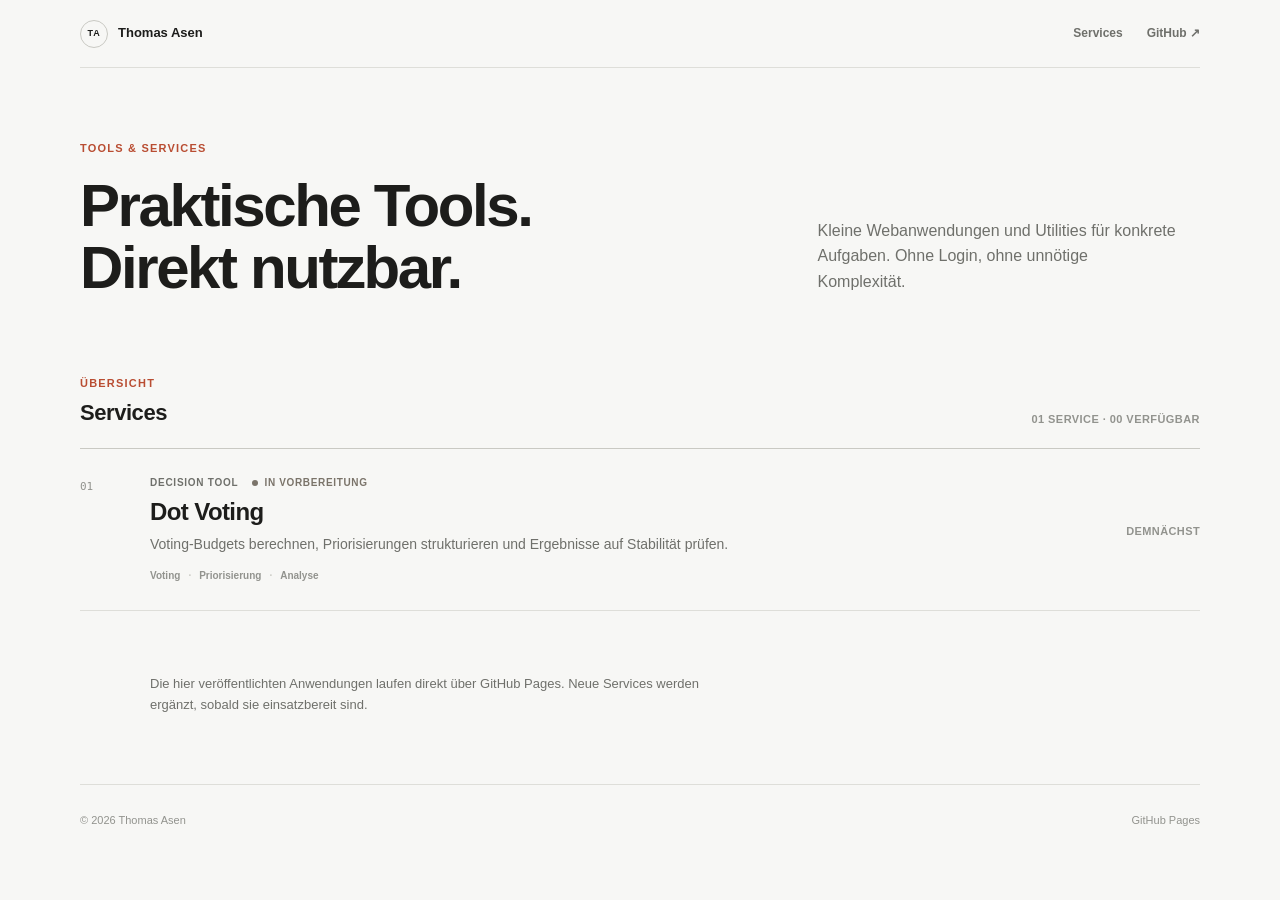
==== index.html @ c1242f17 "V2" ====
<!doctype html>
<html lang="de">
<head>
  <meta charset="utf-8">
  <meta name="viewport" content="width=device-width, initial-scale=1">
  <title>Thomas Asen · Tools & Services</title>
  <meta name="description" content="Webanwendungen, Utilities und Open-Source-Projekte von Thomas Asen.">
  <meta name="theme-color" content="#f7f7f5">

  <meta property="og:title" content="Thomas Asen · Tools & Services">
  <meta property="og:description" content="Webanwendungen, Utilities und Open-Source-Projekte.">
  <meta property="og:type" content="website">
  <meta property="og:url" content="https://thomasasen.github.io/">

  <link rel="icon" href="/assets/icons/favicon.svg" type="image/svg+xml">
  <link rel="stylesheet" href="/assets/css/styles.css">
  <script defer src="/assets/js/services.js"></script>
  <script defer src="/assets/js/app.js"></script>
</head>

<body>
  <div class="site">
    <header class="header">
      <a class="identity" href="/" aria-label="Startseite">
        <span class="identity-mark" aria-hidden="true">TA</span>
        <span>Thomas Asen</span>
      </a>

      <nav class="nav" aria-label="Hauptnavigation">
        <a href="#services">Services</a>
        <a href="https://github.com/thomasasen" target="_blank" rel="noreferrer">
          GitHub <span aria-hidden="true">↗</span>
        </a>
      </nav>
    </header>

    <main>
      <section class="intro">
        <p class="kicker">Tools &amp; Services</p>
        <h1>Praktische Tools.<br>Direkt nutzbar.</h1>
        <p class="intro-copy">
          Kleine Webanwendungen und Utilities für konkrete Aufgaben.
          Ohne Login, ohne unnötige Komplexität.
        </p>
      </section>

      <section id="services" class="services" aria-labelledby="services-heading">
        <div class="section-title">
          <div>
            <p class="section-kicker">Übersicht</p>
            <h2 id="services-heading">Services</h2>
          </div>
          <p id="service-count" class="service-count" aria-live="polite"></p>
        </div>

        <div id="service-list" class="service-list">
          <noscript>
            <article class="service">
              <div class="service-index">01</div>

              <div class="service-content">
                <div class="service-topline">
                  <span class="service-type">Decision Tool</span>
                  <span class="status status-planned">In Vorbereitung</span>
                </div>

                <h3>Dot Voting</h3>
                <p>
                  Voting-Budgets berechnen, Priorisierungen strukturieren
                  und Ergebnisse auf Stabilität prüfen.
                </p>
              </div>

              <div class="service-action">
                <span class="disabled-link">Demnächst</span>
              </div>
            </article>
          </noscript>
        </div>
      </section>

      <section class="about">
        <p>
          Die hier veröffentlichten Anwendungen laufen direkt über GitHub Pages.
          Neue Services werden ergänzt, sobald sie einsatzbereit sind.
        </p>
      </section>
    </main>

    <footer class="footer">
      <span>© <span id="year"></span> Thomas Asen</span>
      <span>GitHub Pages</span>
    </footer>
  </div>
</body>
</html>
---- assets/css/styles.css ----
:root {
  --bg: #f7f7f5;
  --surface: #ffffff;
  --surface-hover: #fafaf8;
  --text: #1d1d1b;
  --muted: #6f706b;
  --subtle: #92938e;
  --line: #deded9;
  --line-strong: #c9c9c3;
  --accent: #b94d32;
  --success: #2f6b4d;
  --planned: #7b746a;
  --max-width: 1120px;
  --page-padding: clamp(20px, 4vw, 48px);
  color-scheme: light;
}

@media (prefers-color-scheme: dark) {
  :root {
    --bg: #151614;
    --surface: #1b1c1a;
    --surface-hover: #20211f;
    --text: #f0f0ec;
    --muted: #a1a29c;
    --subtle: #7e7f7a;
    --line: #30312e;
    --line-strong: #444541;
    --accent: #dd6a4d;
    --success: #78ab8d;
    --planned: #b0a79a;
    color-scheme: dark;
  }
}

* {
  box-sizing: border-box;
}

html {
  scroll-behavior: smooth;
}

body {
  margin: 0;
  min-width: 320px;
  background: var(--bg);
  color: var(--text);
  font-family:
    Inter, ui-sans-serif, -apple-system, BlinkMacSystemFont, "Segoe UI",
    Roboto, Helvetica, Arial, sans-serif;
  font-size: 15px;
  line-height: 1.55;
  -webkit-font-smoothing: antialiased;
  text-rendering: optimizeLegibility;
}

a {
  color: inherit;
}

.site {
  width: min(100%, calc(var(--max-width) + 2 * var(--page-padding)));
  margin: 0 auto;
  padding: 0 var(--page-padding);
}

.header {
  height: 68px;
  display: flex;
  align-items: center;
  justify-content: space-between;
  border-bottom: 1px solid var(--line);
}

.identity {
  display: inline-flex;
  align-items: center;
  gap: 10px;
  color: var(--text);
  font-size: 13px;
  font-weight: 650;
  text-decoration: none;
}

.identity-mark {
  display: grid;
  place-items: center;
  width: 28px;
  height: 28px;
  border: 1px solid var(--line-strong);
  border-radius: 50%;
  font-size: 9px;
  font-weight: 760;
  letter-spacing: .08em;
}

.nav {
  display: flex;
  align-items: center;
  gap: 24px;
}

.nav a {
  color: var(--muted);
  font-size: 12px;
  font-weight: 620;
  text-decoration: none;
}

.nav a:hover,
.nav a:focus-visible {
  color: var(--text);
}

.intro {
  display: grid;
  grid-template-columns: minmax(0, 1.25fr) minmax(280px, .75fr);
  grid-template-areas:
    "kicker kicker"
    "title copy";
  column-gap: clamp(48px, 8vw, 100px);
  align-items: end;
  padding: 72px 0 76px;
}

.kicker,
.section-kicker {
  margin: 0;
  color: var(--accent);
  font-size: 11px;
  font-weight: 760;
  letter-spacing: .11em;
  text-transform: uppercase;
}

.kicker {
  grid-area: kicker;
  margin-bottom: 18px;
}

.intro h1 {
  grid-area: title;
  max-width: 720px;
  margin: 0;
  font-size: clamp(40px, 5.2vw, 60px);
  font-weight: 625;
  line-height: 1.03;
  letter-spacing: -.04em;
}

.intro-copy {
  grid-area: copy;
  max-width: 360px;
  margin: 0 0 4px;
  color: var(--muted);
  font-size: 16px;
  line-height: 1.6;
}

.services {
  padding: 0 0 18px;
}

.section-title {
  display: flex;
  align-items: end;
  justify-content: space-between;
  gap: 24px;
  padding: 0 0 18px;
  border-bottom: 1px solid var(--line-strong);
}

.section-title h2 {
  margin: 4px 0 0;
  font-size: 22px;
  font-weight: 640;
  letter-spacing: -.02em;
}

.service-count {
  margin: 0 0 2px;
  color: var(--subtle);
  font-size: 11px;
  font-weight: 600;
  letter-spacing: .04em;
  text-transform: uppercase;
}

.service-list {
  border-bottom: 1px solid var(--line);
}

.service {
  display: grid;
  grid-template-columns: 48px minmax(0, 1fr) 150px;
  gap: 22px;
  align-items: center;
  min-height: 154px;
  padding: 26px 0;
  border-top: 1px solid var(--line);
}

.service:first-child {
  border-top: 0;
}

.service.is-live {
  cursor: default;
}

.service.is-live:hover {
  background: var(--surface-hover);
}

.service-index {
  align-self: start;
  padding-top: 3px;
  color: var(--subtle);
  font-family: ui-monospace, "SFMono-Regular", Consolas, monospace;
  font-size: 11px;
}

.service-content {
  max-width: 720px;
}

.service-topline {
  display: flex;
  flex-wrap: wrap;
  align-items: center;
  gap: 10px 14px;
  margin-bottom: 8px;
}

.service-type {
  color: var(--muted);
  font-size: 10px;
  font-weight: 720;
  letter-spacing: .075em;
  text-transform: uppercase;
}

.status {
  display: inline-flex;
  align-items: center;
  gap: 6px;
  font-size: 10px;
  font-weight: 720;
  letter-spacing: .065em;
  text-transform: uppercase;
}

.status::before {
  content: "";
  width: 6px;
  height: 6px;
  border-radius: 50%;
  background: currentColor;
}

.status-live {
  color: var(--success);
}

.status-beta {
  color: var(--accent);
}

.status-planned {
  color: var(--planned);
}

.service h3 {
  margin: 0 0 7px;
  font-size: 24px;
  font-weight: 635;
  line-height: 1.15;
  letter-spacing: -.025em;
}

.service p {
  max-width: 680px;
  margin: 0;
  color: var(--muted);
  font-size: 14px;
  line-height: 1.6;
}

.service-tags {
  display: flex;
  flex-wrap: wrap;
  gap: 8px;
  margin-top: 13px;
}

.service-tag {
  color: var(--subtle);
  font-size: 10px;
  font-weight: 560;
}

.service-tag + .service-tag::before {
  content: "·";
  margin-right: 8px;
  color: var(--line-strong);
}

.service-action {
  justify-self: end;
}

.action-link,
.disabled-link {
  display: inline-flex;
  align-items: center;
  gap: 7px;
  font-size: 11px;
  font-weight: 700;
  letter-spacing: .035em;
  text-transform: uppercase;
}

.action-link {
  color: var(--text);
  text-decoration: none;
}

.action-link::after {
  content: "↗";
  font-size: 12px;
  transition: transform 150ms ease;
}

.action-link:hover,
.action-link:focus-visible {
  color: var(--accent);
}

.action-link:hover::after,
.action-link:focus-visible::after {
  transform: translate(2px, -2px);
}

.disabled-link {
  color: var(--subtle);
}

.about {
  max-width: 660px;
  padding: 44px 0 68px 70px;
}

.about p {
  margin: 0;
  color: var(--muted);
  font-size: 13px;
  line-height: 1.65;
}

.footer {
  height: 72px;
  display: flex;
  align-items: center;
  justify-content: space-between;
  gap: 24px;
  border-top: 1px solid var(--line);
  color: var(--subtle);
  font-size: 11px;
}

:focus-visible {
  outline: 2px solid var(--accent);
  outline-offset: 3px;
}

@media (max-width: 760px) {
  .intro {
    grid-template-columns: 1fr;
    grid-template-areas:
      "kicker"
      "title"
      "copy";
    row-gap: 20px;
    padding: 54px 0 56px;
  }

  .kicker {
    margin-bottom: 0;
  }

  .intro h1 {
    font-size: clamp(38px, 11vw, 52px);
  }

  .intro-copy {
    max-width: 520px;
  }

  .service {
    grid-template-columns: 34px minmax(0, 1fr);
    min-height: 0;
    padding: 24px 0;
  }

  .service-action {
    grid-column: 2;
    justify-self: start;
  }

  .about {
    padding-left: 56px;
  }
}

@media (max-width: 520px) {
  .header {
    height: 62px;
  }

  .identity > span:last-child {
    display: none;
  }

  .nav {
    gap: 18px;
  }

  .intro {
    padding-top: 44px;
  }

  .section-title {
    align-items: flex-start;
  }

  .service-count {
    text-align: right;
  }

  .service {
    grid-template-columns: 1fr;
    gap: 10px;
  }

  .service-index,
  .service-action {
    grid-column: 1;
  }

  .about {
    padding-left: 0;
  }

  .footer {
    height: 88px;
    flex-direction: column;
    align-items: flex-start;
    justify-content: center;
    gap: 4px;
  }
}

@media (prefers-reduced-motion: reduce) {
  *,
  *::before,
  *::after {
    scroll-behavior: auto !important;
    transition: none !important;
  }
}
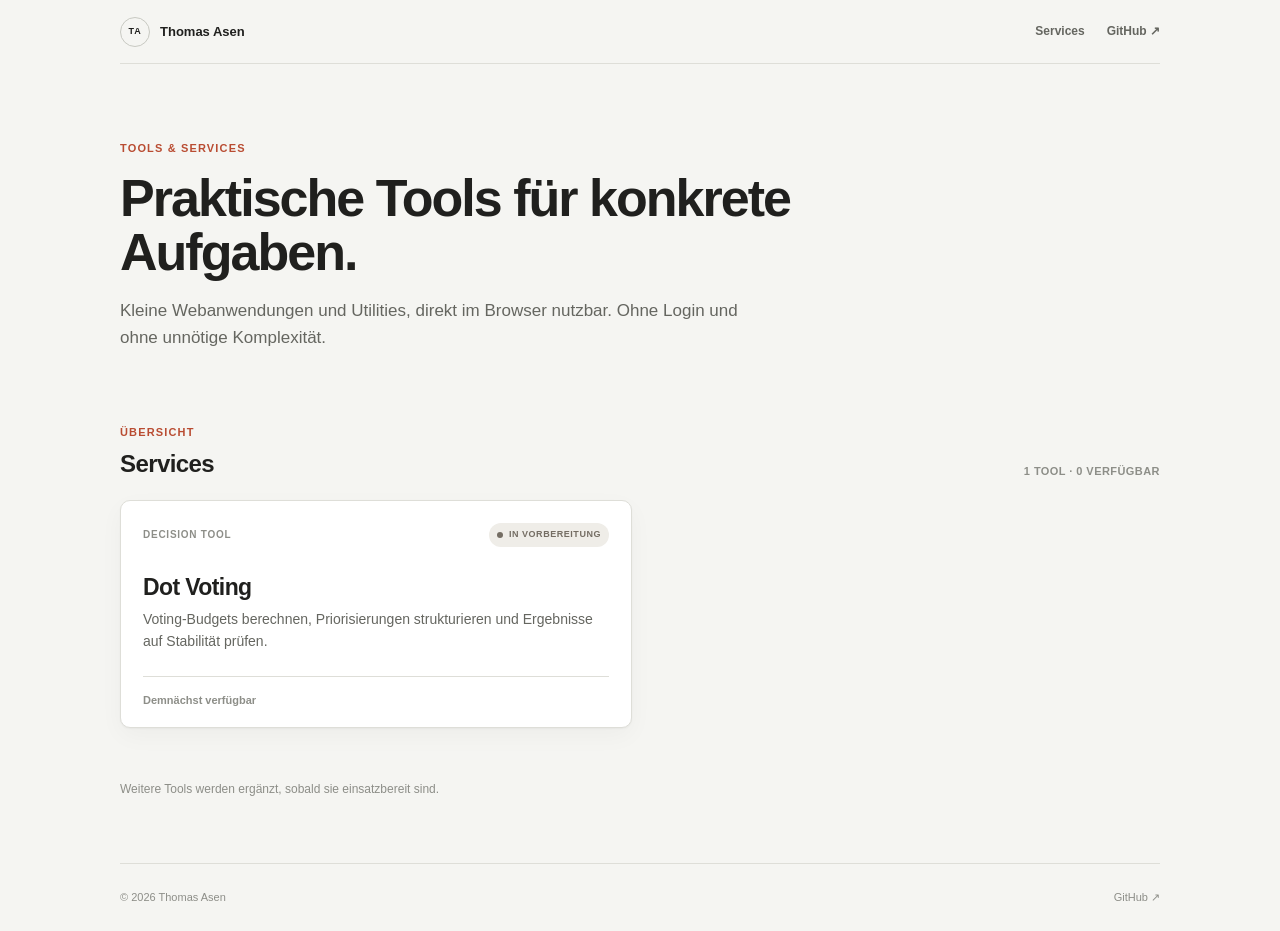
==== commit 4ce77c15: "V3" ====
--- a/index.html
+++ b/index.html
@@ -4,66 +4,82 @@
   <meta charset="utf-8">
   <meta name="viewport" content="width=device-width, initial-scale=1">
   <title>Thomas Asen · Tools & Services</title>
-  <meta name="description" content="Webanwendungen, Utilities und Open-Source-Projekte von Thomas Asen.">
-  <meta name="theme-color" content="#f7f7f5">
+
+  <meta name="description"
+        content="Praktische Web-Tools und Utilities von Thomas Asen. Direkt im Browser nutzbar.">
+  <meta name="theme-color" content="#f5f5f2">
 
   <meta property="og:title" content="Thomas Asen · Tools & Services">
-  <meta property="og:description" content="Webanwendungen, Utilities und Open-Source-Projekte.">
+  <meta property="og:description"
+        content="Praktische Web-Tools und Utilities für konkrete Aufgaben.">
   <meta property="og:type" content="website">
   <meta property="og:url" content="https://thomasasen.github.io/">
 
-  <link rel="icon" href="/assets/icons/favicon.svg" type="image/svg+xml">
-  <link rel="stylesheet" href="/assets/css/styles.css">
-  <script defer src="/assets/js/services.js"></script>
-  <script defer src="/assets/js/app.js"></script>
+  <link rel="icon" href="./assets/icons/favicon.svg" type="image/svg+xml">
+  <link rel="stylesheet" href="./assets/css/styles.css?v=3.0.0">
+
+  <script defer src="./assets/js/services.js?v=3.0.0"></script>
+  <script defer src="./assets/js/app.js?v=3.0.0"></script>
 </head>
 
 <body>
-  <div class="site">
-    <header class="header">
-      <a class="identity" href="/" aria-label="Startseite">
-        <span class="identity-mark" aria-hidden="true">TA</span>
-        <span>Thomas Asen</span>
+  <div class="page-shell">
+    <header class="site-header">
+      <a class="brand" href="./" aria-label="Startseite">
+        <span class="brand-mark" aria-hidden="true">TA</span>
+        <span class="brand-name">Thomas Asen</span>
       </a>
 
-      <nav class="nav" aria-label="Hauptnavigation">
+      <nav class="site-nav" aria-label="Hauptnavigation">
         <a href="#services">Services</a>
-        <a href="https://github.com/thomasasen" target="_blank" rel="noreferrer">
+        <a href="https://github.com/thomasasen"
+           target="_blank"
+           rel="noreferrer">
           GitHub <span aria-hidden="true">↗</span>
         </a>
       </nav>
     </header>
 
     <main>
-      <section class="intro">
-        <p class="kicker">Tools &amp; Services</p>
-        <h1>Praktische Tools.<br>Direkt nutzbar.</h1>
-        <p class="intro-copy">
-          Kleine Webanwendungen und Utilities für konkrete Aufgaben.
-          Ohne Login, ohne unnötige Komplexität.
-        </p>
+      <section class="hero" aria-labelledby="page-title">
+        <div class="hero-copy">
+          <p class="eyebrow">Tools &amp; Services</p>
+
+          <h1 id="page-title">
+            Praktische Tools für konkrete Aufgaben.
+          </h1>
+
+          <p class="lead">
+            Kleine Webanwendungen und Utilities, direkt im Browser nutzbar.
+            Ohne Login und ohne unnötige Komplexität.
+          </p>
+        </div>
       </section>
 
-      <section id="services" class="services" aria-labelledby="services-heading">
-        <div class="section-title">
+      <section id="services"
+               class="services-section"
+               aria-labelledby="services-title">
+
+        <div class="section-header">
           <div>
-            <p class="section-kicker">Übersicht</p>
-            <h2 id="services-heading">Services</h2>
+            <p class="section-label">Übersicht</p>
+            <h2 id="services-title">Services</h2>
           </div>
-          <p id="service-count" class="service-count" aria-live="polite"></p>
+
+          <p id="service-count"
+             class="service-count"
+             aria-live="polite"></p>
         </div>
 
-        <div id="service-list" class="service-list">
+        <div id="service-grid" class="service-grid">
           <noscript>
-            <article class="service">
-              <div class="service-index">01</div>
+            <article class="service-card">
+              <div class="card-header">
+                <span class="service-category">Decision Tool</span>
+                <span class="status status-planned">In Vorbereitung</span>
+              </div>
 
-              <div class="service-content">
-                <div class="service-topline">
-                  <span class="service-type">Decision Tool</span>
-                  <span class="status status-planned">In Vorbereitung</span>
-                </div>
-
+              <div class="card-body">
                 <h3>Dot Voting</h3>
                 <p>
                   Voting-Budgets berechnen, Priorisierungen strukturieren
@@ -71,25 +87,28 @@
                 </p>
               </div>
 
-              <div class="service-action">
-                <span class="disabled-link">Demnächst</span>
+              <div class="card-footer">
+                <span class="card-state">Demnächst verfügbar</span>
               </div>
             </article>
           </noscript>
         </div>
       </section>
 
-      <section class="about">
+      <section class="note-section" aria-label="Hinweis">
         <p>
-          Die hier veröffentlichten Anwendungen laufen direkt über GitHub Pages.
-          Neue Services werden ergänzt, sobald sie einsatzbereit sind.
+          Weitere Tools werden ergänzt, sobald sie einsatzbereit sind.
         </p>
       </section>
     </main>
 
-    <footer class="footer">
+    <footer class="site-footer">
       <span>© <span id="year"></span> Thomas Asen</span>
-      <span>GitHub Pages</span>
+      <a href="https://github.com/thomasasen"
+         target="_blank"
+         rel="noreferrer">
+        GitHub ↗
+      </a>
     </footer>
   </div>
 </body>
--- a/assets/css/styles.css
+++ b/assets/css/styles.css
@@ -1,38 +1,36 @@
 :root {
-  --bg: #f7f7f5;
+  --page-bg: #f5f5f2;
   --surface: #ffffff;
   --surface-hover: #fafaf8;
-  --text: #1d1d1b;
-  --muted: #6f706b;
-  --subtle: #92938e;
-  --line: #deded9;
-  --line-strong: #c9c9c3;
-  --accent: #b94d32;
-  --success: #2f6b4d;
-  --planned: #7b746a;
-  --max-width: 1120px;
-  --page-padding: clamp(20px, 4vw, 48px);
-  color-scheme: light;
-}
-
-@media (prefers-color-scheme: dark) {
-  :root {
-    --bg: #151614;
-    --surface: #1b1c1a;
-    --surface-hover: #20211f;
-    --text: #f0f0ec;
-    --muted: #a1a29c;
-    --subtle: #7e7f7a;
-    --line: #30312e;
-    --line-strong: #444541;
-    --accent: #dd6a4d;
-    --success: #78ab8d;
-    --planned: #b0a79a;
-    color-scheme: dark;
-  }
-}
-
-* {
+
+  --text: #20201e;
+  --text-secondary: #656660;
+  --text-tertiary: #8d8e88;
+
+  --border: #deded8;
+  --border-strong: #c8c9c2;
+
+  --accent: #b94c32;
+  --accent-soft: #f3e7e2;
+
+  --success: #2f6d4f;
+  --success-soft: #e6f0ea;
+
+  --planned: #746d63;
+  --planned-soft: #efede8;
+
+  --container: 1040px;
+  --page-padding: 28px;
+
+  --radius: 10px;
+  --shadow:
+    0 1px 2px rgba(20, 20, 18, 0.04),
+    0 8px 24px rgba(20, 20, 18, 0.035);
+}
+
+*,
+*::before,
+*::after {
   box-sizing: border-box;
 }
 
@@ -43,13 +41,23 @@
 body {
   margin: 0;
   min-width: 320px;
-  background: var(--bg);
-  color: var(--text);
+  background: var(--page-bg);
+  color: var(--text);
+
   font-family:
-    Inter, ui-sans-serif, -apple-system, BlinkMacSystemFont, "Segoe UI",
-    Roboto, Helvetica, Arial, sans-serif;
+    Inter,
+    ui-sans-serif,
+    -apple-system,
+    BlinkMacSystemFont,
+    "Segoe UI",
+    Roboto,
+    Helvetica,
+    Arial,
+    sans-serif;
+
   font-size: 15px;
   line-height: 1.55;
+
   -webkit-font-smoothing: antialiased;
   text-rendering: optimizeLegibility;
 }
@@ -58,185 +66,192 @@
   color: inherit;
 }
 
-.site {
-  width: min(100%, calc(var(--max-width) + 2 * var(--page-padding)));
+.page-shell {
+  width: min(
+    calc(100% - (2 * var(--page-padding))),
+    var(--container)
+  );
   margin: 0 auto;
-  padding: 0 var(--page-padding);
-}
-
-.header {
-  height: 68px;
+}
+
+.site-header {
+  height: 64px;
+
   display: flex;
   align-items: center;
   justify-content: space-between;
-  border-bottom: 1px solid var(--line);
-}
-
-.identity {
+
+  border-bottom: 1px solid var(--border);
+}
+
+.brand {
   display: inline-flex;
   align-items: center;
   gap: 10px;
+
   color: var(--text);
   font-size: 13px;
   font-weight: 650;
   text-decoration: none;
 }
 
-.identity-mark {
+.brand-mark {
   display: grid;
   place-items: center;
-  width: 28px;
-  height: 28px;
-  border: 1px solid var(--line-strong);
+
+  width: 30px;
+  height: 30px;
+
+  border: 1px solid var(--border-strong);
   border-radius: 50%;
+
   font-size: 9px;
-  font-weight: 760;
-  letter-spacing: .08em;
-}
-
-.nav {
-  display: flex;
-  align-items: center;
-  gap: 24px;
-}
-
-.nav a {
-  color: var(--muted);
+  font-weight: 750;
+  letter-spacing: 0.08em;
+}
+
+.brand-name {
+  line-height: 1;
+}
+
+.site-nav {
+  display: flex;
+  align-items: center;
+  gap: 22px;
+}
+
+.site-nav a {
+  color: var(--text-secondary);
   font-size: 12px;
-  font-weight: 620;
+  font-weight: 600;
   text-decoration: none;
 }
 
-.nav a:hover,
-.nav a:focus-visible {
-  color: var(--text);
-}
-
-.intro {
-  display: grid;
-  grid-template-columns: minmax(0, 1.25fr) minmax(280px, .75fr);
-  grid-template-areas:
-    "kicker kicker"
-    "title copy";
-  column-gap: clamp(48px, 8vw, 100px);
-  align-items: end;
-  padding: 72px 0 76px;
-}
-
-.kicker,
-.section-kicker {
+.site-nav a:hover,
+.site-nav a:focus-visible {
+  color: var(--text);
+}
+
+.hero {
+  padding: 76px 0 72px;
+}
+
+.hero-copy {
+  max-width: 720px;
+}
+
+.eyebrow,
+.section-label {
   margin: 0;
+
   color: var(--accent);
   font-size: 11px;
-  font-weight: 760;
-  letter-spacing: .11em;
+  font-weight: 750;
+  letter-spacing: 0.105em;
   text-transform: uppercase;
 }
 
-.kicker {
-  grid-area: kicker;
-  margin-bottom: 18px;
-}
-
-.intro h1 {
-  grid-area: title;
+.hero h1 {
   max-width: 720px;
+  margin: 14px 0 18px;
+
+  font-size: clamp(38px, 5vw, 52px);
+  font-weight: 650;
+  line-height: 1.04;
+  letter-spacing: -0.038em;
+}
+
+.lead {
+  max-width: 620px;
   margin: 0;
-  font-size: clamp(40px, 5.2vw, 60px);
-  font-weight: 625;
-  line-height: 1.03;
-  letter-spacing: -.04em;
-}
-
-.intro-copy {
-  grid-area: copy;
-  max-width: 360px;
-  margin: 0 0 4px;
-  color: var(--muted);
-  font-size: 16px;
+
+  color: var(--text-secondary);
+  font-size: 17px;
   line-height: 1.6;
 }
 
-.services {
+.services-section {
   padding: 0 0 18px;
 }
 
-.section-title {
+.section-header {
   display: flex;
   align-items: end;
   justify-content: space-between;
   gap: 24px;
+
   padding: 0 0 18px;
-  border-bottom: 1px solid var(--line-strong);
-}
-
-.section-title h2 {
+}
+
+.section-header h2 {
   margin: 4px 0 0;
-  font-size: 22px;
-  font-weight: 640;
-  letter-spacing: -.02em;
+
+  font-size: 24px;
+  font-weight: 650;
+  letter-spacing: -0.025em;
 }
 
 .service-count {
   margin: 0 0 2px;
-  color: var(--subtle);
+
+  color: var(--text-tertiary);
   font-size: 11px;
   font-weight: 600;
-  letter-spacing: .04em;
+  letter-spacing: 0.04em;
   text-transform: uppercase;
 }
 
-.service-list {
-  border-bottom: 1px solid var(--line);
-}
-
-.service {
+.service-grid {
   display: grid;
-  grid-template-columns: 48px minmax(0, 1fr) 150px;
-  gap: 22px;
-  align-items: center;
-  min-height: 154px;
-  padding: 26px 0;
-  border-top: 1px solid var(--line);
-}
-
-.service:first-child {
-  border-top: 0;
-}
-
-.service.is-live {
-  cursor: default;
-}
-
-.service.is-live:hover {
+  grid-template-columns: repeat(2, minmax(0, 1fr));
+  gap: 16px;
+}
+
+.service-card {
+  min-height: 196px;
+
+  display: flex;
+  flex-direction: column;
+
+  padding: 22px 22px 18px;
+
+  background: var(--surface);
+  border: 1px solid var(--border);
+  border-radius: var(--radius);
+  box-shadow: var(--shadow);
+
+  transition:
+    transform 150ms ease,
+    border-color 150ms ease,
+    box-shadow 150ms ease,
+    background-color 150ms ease;
+}
+
+.service-card.is-live {
+  cursor: pointer;
+}
+
+.service-card.is-live:hover {
+  transform: translateY(-2px);
   background: var(--surface-hover);
-}
-
-.service-index {
-  align-self: start;
-  padding-top: 3px;
-  color: var(--subtle);
-  font-family: ui-monospace, "SFMono-Regular", Consolas, monospace;
-  font-size: 11px;
-}
-
-.service-content {
-  max-width: 720px;
-}
-
-.service-topline {
-  display: flex;
-  flex-wrap: wrap;
-  align-items: center;
-  gap: 10px 14px;
-  margin-bottom: 8px;
-}
-
-.service-type {
-  color: var(--muted);
+  border-color: var(--border-strong);
+  box-shadow:
+    0 1px 2px rgba(20, 20, 18, 0.05),
+    0 12px 30px rgba(20, 20, 18, 0.055);
+}
+
+.card-header {
+  display: flex;
+  align-items: center;
+  justify-content: space-between;
+  gap: 14px;
+}
+
+.service-category {
+  color: var(--text-tertiary);
   font-size: 10px;
   font-weight: 720;
-  letter-spacing: .075em;
+  letter-spacing: 0.075em;
   text-transform: uppercase;
 }
 
@@ -244,128 +259,159 @@
   display: inline-flex;
   align-items: center;
   gap: 6px;
-  font-size: 10px;
-  font-weight: 720;
-  letter-spacing: .065em;
+
+  padding: 5px 8px;
+
+  border-radius: 999px;
+
+  font-size: 9px;
+  font-weight: 740;
+  letter-spacing: 0.06em;
   text-transform: uppercase;
+  white-space: nowrap;
 }
 
 .status::before {
   content: "";
+
   width: 6px;
   height: 6px;
+
   border-radius: 50%;
   background: currentColor;
 }
 
 .status-live {
   color: var(--success);
+  background: var(--success-soft);
 }
 
 .status-beta {
   color: var(--accent);
+  background: var(--accent-soft);
 }
 
 .status-planned {
   color: var(--planned);
-}
-
-.service h3 {
-  margin: 0 0 7px;
-  font-size: 24px;
-  font-weight: 635;
+  background: var(--planned-soft);
+}
+
+.card-body {
+  flex: 1;
+  padding-top: 27px;
+}
+
+.card-body h3 {
+  margin: 0 0 8px;
+
+  font-size: 23px;
+  font-weight: 650;
   line-height: 1.15;
-  letter-spacing: -.025em;
-}
-
-.service p {
-  max-width: 680px;
+  letter-spacing: -0.026em;
+}
+
+.card-body p {
+  max-width: 460px;
   margin: 0;
-  color: var(--muted);
+
+  color: var(--text-secondary);
   font-size: 14px;
-  line-height: 1.6;
-}
-
-.service-tags {
-  display: flex;
-  flex-wrap: wrap;
-  gap: 8px;
-  margin-top: 13px;
-}
-
-.service-tag {
-  color: var(--subtle);
-  font-size: 10px;
-  font-weight: 560;
-}
-
-.service-tag + .service-tag::before {
-  content: "·";
-  margin-right: 8px;
-  color: var(--line-strong);
-}
-
-.service-action {
-  justify-self: end;
-}
-
-.action-link,
-.disabled-link {
+  line-height: 1.58;
+}
+
+.card-footer {
+  display: flex;
+  align-items: center;
+  justify-content: space-between;
+  gap: 14px;
+
+  margin-top: 24px;
+  padding-top: 15px;
+
+  border-top: 1px solid var(--border);
+}
+
+.card-link,
+.card-state,
+.source-link {
+  font-size: 11px;
+  font-weight: 680;
+}
+
+.card-link {
   display: inline-flex;
   align-items: center;
   gap: 7px;
+
+  color: var(--text);
+  text-decoration: none;
+}
+
+.card-link::after {
+  content: "→";
+
+  font-size: 13px;
+
+  transition: transform 140ms ease;
+}
+
+.card-link:hover,
+.card-link:focus-visible {
+  color: var(--accent);
+}
+
+.card-link:hover::after,
+.card-link:focus-visible::after {
+  transform: translateX(3px);
+}
+
+.card-state {
+  color: var(--text-tertiary);
+}
+
+.source-link {
+  color: var(--text-tertiary);
+  text-decoration: none;
+}
+
+.source-link:hover,
+.source-link:focus-visible {
+  color: var(--text);
+}
+
+.note-section {
+  padding: 34px 0 64px;
+}
+
+.note-section p {
+  margin: 0;
+
+  color: var(--text-tertiary);
+  font-size: 12px;
+}
+
+.site-footer {
+  min-height: 68px;
+
+  display: flex;
+  align-items: center;
+  justify-content: space-between;
+  gap: 20px;
+
+  border-top: 1px solid var(--border);
+
+  color: var(--text-tertiary);
   font-size: 11px;
-  font-weight: 700;
-  letter-spacing: .035em;
-  text-transform: uppercase;
-}
-
-.action-link {
-  color: var(--text);
+}
+
+.site-footer a {
+  color: var(--text-tertiary);
   text-decoration: none;
 }
 
-.action-link::after {
-  content: "↗";
-  font-size: 12px;
-  transition: transform 150ms ease;
-}
-
-.action-link:hover,
-.action-link:focus-visible {
-  color: var(--accent);
-}
-
-.action-link:hover::after,
-.action-link:focus-visible::after {
-  transform: translate(2px, -2px);
-}
-
-.disabled-link {
-  color: var(--subtle);
-}
-
-.about {
-  max-width: 660px;
-  padding: 44px 0 68px 70px;
-}
-
-.about p {
-  margin: 0;
-  color: var(--muted);
-  font-size: 13px;
-  line-height: 1.65;
-}
-
-.footer {
-  height: 72px;
-  display: flex;
-  align-items: center;
-  justify-content: space-between;
-  gap: 24px;
-  border-top: 1px solid var(--line);
-  color: var(--subtle);
-  font-size: 11px;
+.site-footer a:hover,
+.site-footer a:focus-visible {
+  color: var(--text);
 }
 
 :focus-visible {
@@ -374,85 +420,64 @@
 }
 
 @media (max-width: 760px) {
-  .intro {
+  :root {
+    --page-padding: 20px;
+  }
+
+  .hero {
+    padding: 56px 0 54px;
+  }
+
+  .hero h1 {
+    font-size: clamp(34px, 10vw, 44px);
+  }
+
+  .lead {
+    font-size: 16px;
+  }
+
+  .service-grid {
     grid-template-columns: 1fr;
-    grid-template-areas:
-      "kicker"
-      "title"
-      "copy";
-    row-gap: 20px;
-    padding: 54px 0 56px;
-  }
-
-  .kicker {
-    margin-bottom: 0;
-  }
-
-  .intro h1 {
-    font-size: clamp(38px, 11vw, 52px);
-  }
-
-  .intro-copy {
-    max-width: 520px;
-  }
-
-  .service {
-    grid-template-columns: 34px minmax(0, 1fr);
+  }
+}
+
+@media (max-width: 520px) {
+  .site-header {
+    height: 60px;
+  }
+
+  .brand-name {
+    display: none;
+  }
+
+  .site-nav {
+    gap: 16px;
+  }
+
+  .hero {
+    padding-top: 44px;
+  }
+
+  .section-header {
+    align-items: flex-start;
+  }
+
+  .service-count {
+    max-width: 120px;
+    text-align: right;
+  }
+
+  .service-card {
     min-height: 0;
-    padding: 24px 0;
-  }
-
-  .service-action {
-    grid-column: 2;
-    justify-self: start;
-  }
-
-  .about {
-    padding-left: 56px;
-  }
-}
-
-@media (max-width: 520px) {
-  .header {
-    height: 62px;
-  }
-
-  .identity > span:last-child {
-    display: none;
-  }
-
-  .nav {
-    gap: 18px;
-  }
-
-  .intro {
-    padding-top: 44px;
-  }
-
-  .section-title {
+  }
+
+  .card-header {
     align-items: flex-start;
   }
 
-  .service-count {
-    text-align: right;
-  }
-
-  .service {
-    grid-template-columns: 1fr;
-    gap: 10px;
-  }
-
-  .service-index,
-  .service-action {
-    grid-column: 1;
-  }
-
-  .about {
-    padding-left: 0;
-  }
-
-  .footer {
-    height: 88px;
+  .site-footer {
+    min-height: 86px;
+
     flex-direction: column;
     align-items: flex-start;
     justify-content: center;
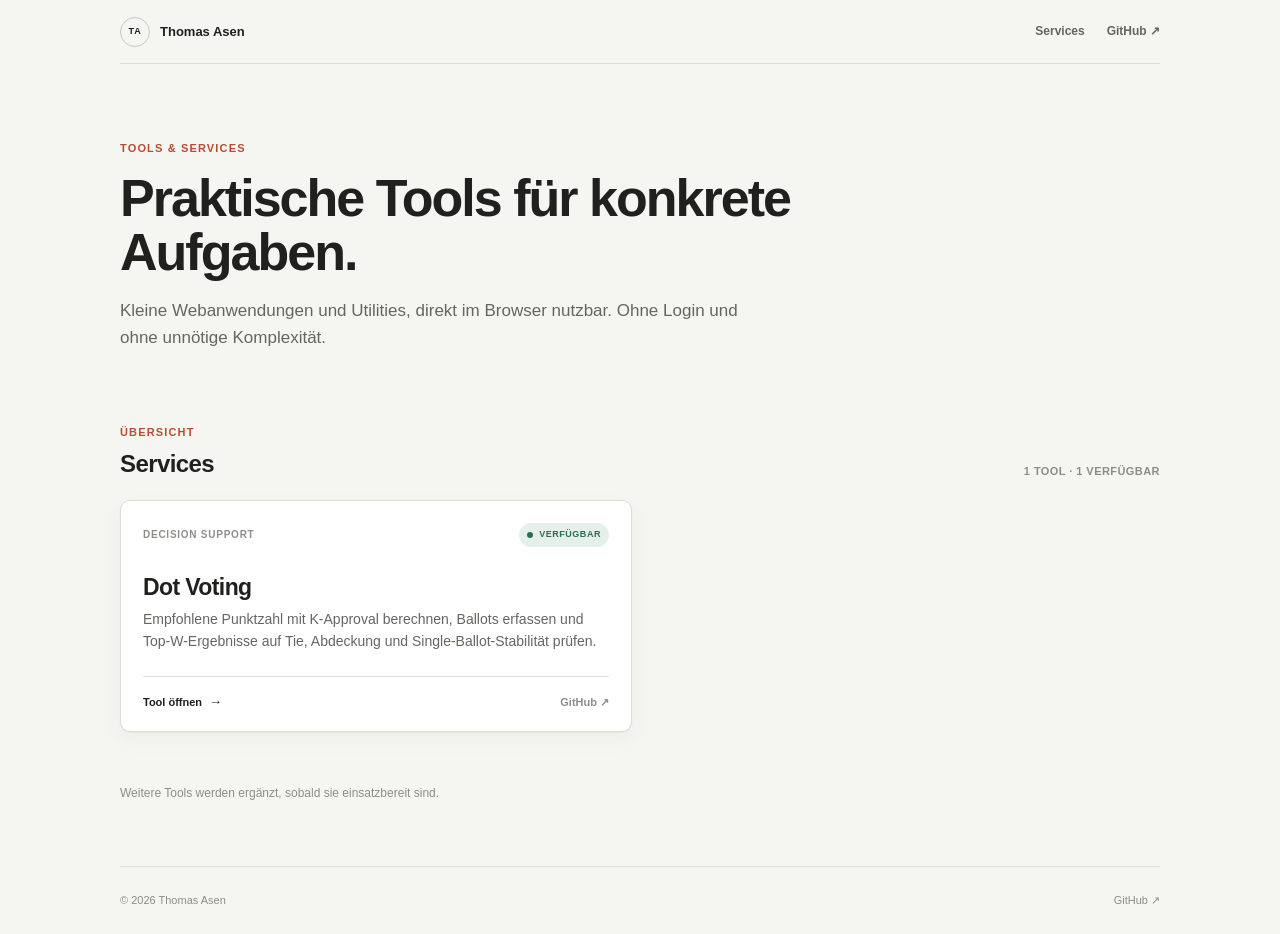
==== commit 60de2e1f: "Update Dot Voting fallback and asset version" ====
--- a/index.html
+++ b/index.html
@@ -16,10 +16,10 @@
   <meta property="og:url" content="https://thomasasen.github.io/">
 
   <link rel="icon" href="./assets/icons/favicon.svg" type="image/svg+xml">
-  <link rel="stylesheet" href="./assets/css/styles.css?v=3.0.0">
+  <link rel="stylesheet" href="./assets/css/styles.css?v=3.0.1">
 
-  <script defer src="./assets/js/services.js?v=3.0.0"></script>
-  <script defer src="./assets/js/app.js?v=3.0.0"></script>
+  <script defer src="./assets/js/services.js?v=3.0.1"></script>
+  <script defer src="./assets/js/app.js?v=3.0.1"></script>
 </head>
 
 <body>
@@ -73,22 +73,26 @@
 
         <div id="service-grid" class="service-grid">
           <noscript>
-            <article class="service-card">
+            <article class="service-card is-live">
               <div class="card-header">
-                <span class="service-category">Decision Tool</span>
-                <span class="status status-planned">In Vorbereitung</span>
+                <span class="service-category">Decision Support</span>
+                <span class="status status-live">Verfügbar</span>
               </div>
 
               <div class="card-body">
                 <h3>Dot Voting</h3>
                 <p>
-                  Voting-Budgets berechnen, Priorisierungen strukturieren
-                  und Ergebnisse auf Stabilität prüfen.
+                  Empfohlene Punktzahl mit K-Approval berechnen, Ballots erfassen
+                  und Top-W-Ergebnisse auf Tie, Abdeckung und Single-Ballot-Stabilität prüfen.
                 </p>
               </div>
 
               <div class="card-footer">
-                <span class="card-state">Demnächst verfügbar</span>
+                <a class="card-link" href="/dot-voting-calculator/">Tool öffnen</a>
+                <a class="source-link"
+                   href="https://github.com/thomasasen/dot-voting-calculator"
+                   target="_blank"
+                   rel="noreferrer">GitHub ↗</a>
               </div>
             </article>
           </noscript>
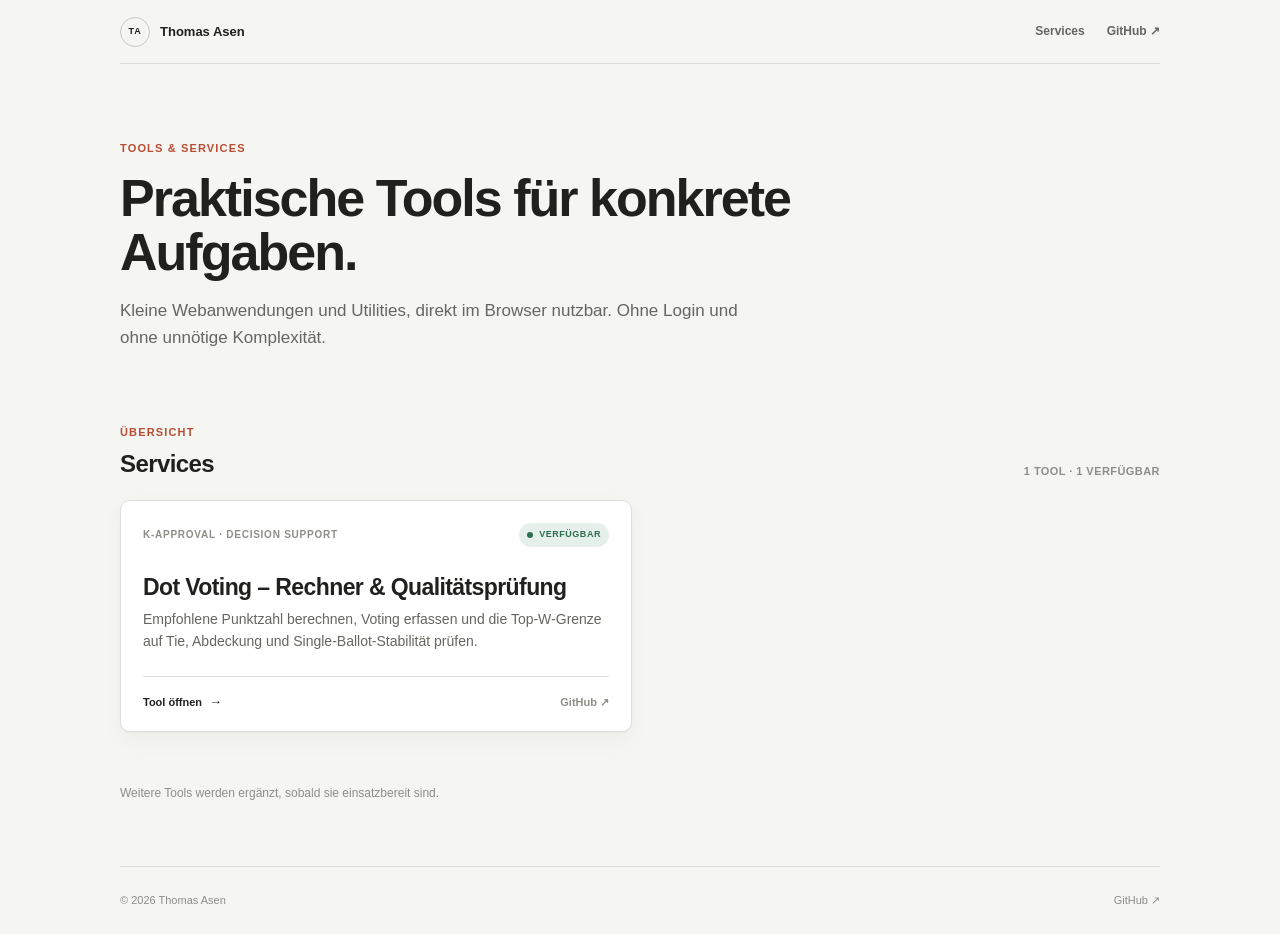
==== commit 9805b772: "Align Dot Voting fallback with live project" ====
--- a/index.html
+++ b/index.html
@@ -16,10 +16,10 @@
   <meta property="og:url" content="https://thomasasen.github.io/">
 
   <link rel="icon" href="./assets/icons/favicon.svg" type="image/svg+xml">
-  <link rel="stylesheet" href="./assets/css/styles.css?v=3.0.1">
+  <link rel="stylesheet" href="./assets/css/styles.css?v=3.0.2">
 
-  <script defer src="./assets/js/services.js?v=3.0.1"></script>
-  <script defer src="./assets/js/app.js?v=3.0.1"></script>
+  <script defer src="./assets/js/services.js?v=3.0.2"></script>
+  <script defer src="./assets/js/app.js?v=3.0.2"></script>
 </head>
 
 <body>
@@ -75,15 +75,15 @@
           <noscript>
             <article class="service-card is-live">
               <div class="card-header">
-                <span class="service-category">Decision Support</span>
+                <span class="service-category">K-Approval · Decision Support</span>
                 <span class="status status-live">Verfügbar</span>
               </div>
 
               <div class="card-body">
-                <h3>Dot Voting</h3>
+                <h3>Dot Voting – Rechner &amp; Qualitätsprüfung</h3>
                 <p>
-                  Empfohlene Punktzahl mit K-Approval berechnen, Ballots erfassen
-                  und Top-W-Ergebnisse auf Tie, Abdeckung und Single-Ballot-Stabilität prüfen.
+                  Empfohlene Punktzahl berechnen, Voting erfassen und die Top-W-Grenze
+                  auf Tie, Abdeckung und Single-Ballot-Stabilität prüfen.
                 </p>
               </div>
 
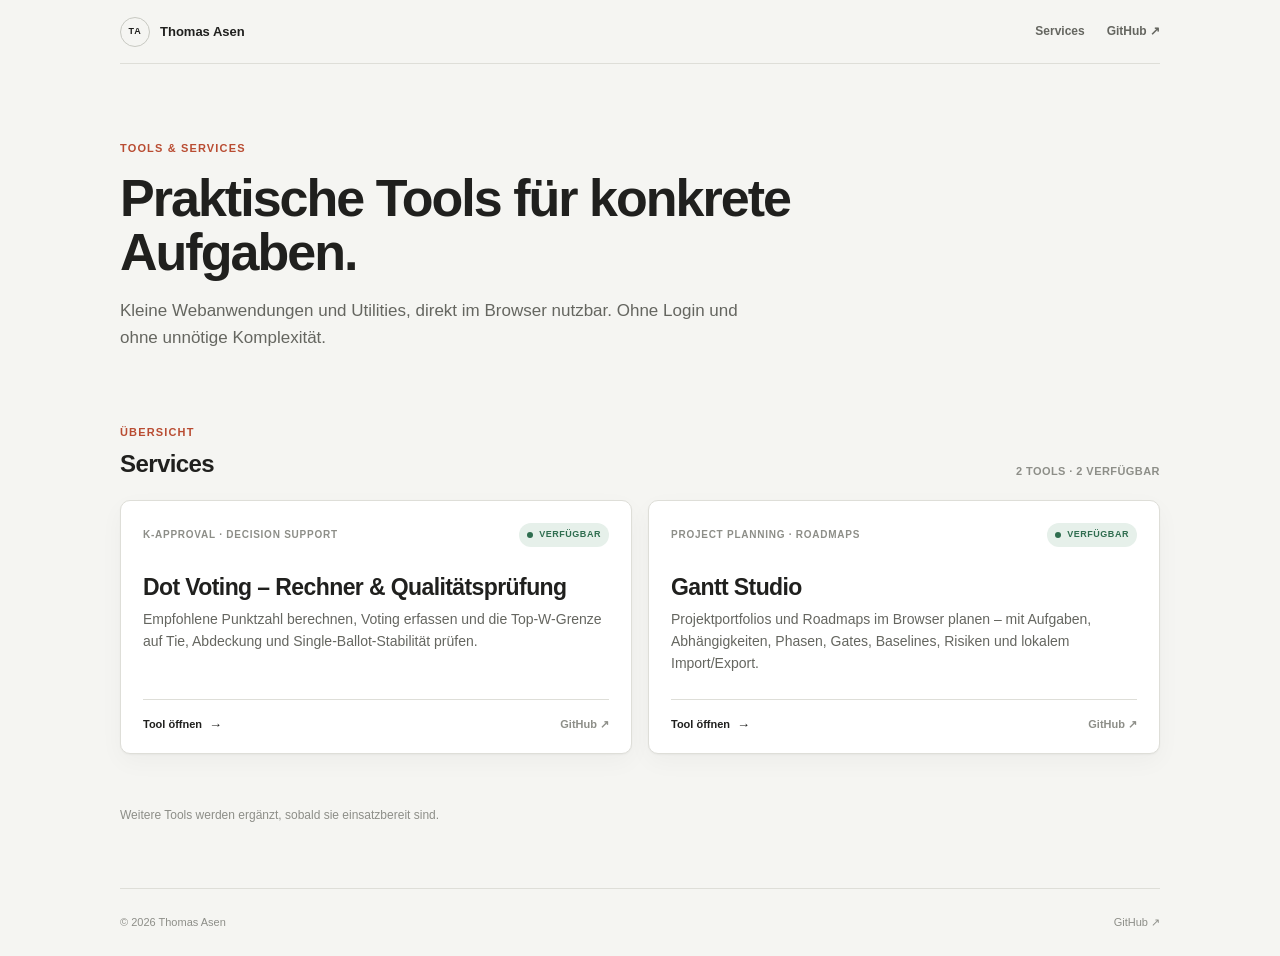
==== commit fcfe5701: "Add Gantt Studio fallback and refresh assets" ====
--- a/index.html
+++ b/index.html
@@ -16,10 +16,10 @@
   <meta property="og:url" content="https://thomasasen.github.io/">
 
   <link rel="icon" href="./assets/icons/favicon.svg" type="image/svg+xml">
-  <link rel="stylesheet" href="./assets/css/styles.css?v=3.0.2">
+  <link rel="stylesheet" href="./assets/css/styles.css?v=3.0.4">
 
-  <script defer src="./assets/js/services.js?v=3.0.2"></script>
-  <script defer src="./assets/js/app.js?v=3.0.2"></script>
+  <script defer src="./assets/js/services.js?v=3.0.4"></script>
+  <script defer src="./assets/js/app.js?v=3.0.4"></script>
 </head>
 
 <body>
@@ -95,6 +95,29 @@
                    rel="noreferrer">GitHub ↗</a>
               </div>
             </article>
+
+            <article class="service-card is-live">
+              <div class="card-header">
+                <span class="service-category">Project Planning · Roadmaps</span>
+                <span class="status status-live">Verfügbar</span>
+              </div>
+
+              <div class="card-body">
+                <h3>Gantt Studio</h3>
+                <p>
+                  Projektportfolios und Roadmaps im Browser planen – mit Aufgaben,
+                  Abhängigkeiten, Phasen, Gates, Baselines, Risiken und lokalem Import/Export.
+                </p>
+              </div>
+
+              <div class="card-footer">
+                <a class="card-link" href="/gantt-studio/">Tool öffnen</a>
+                <a class="source-link"
+                   href="https://github.com/thomasasen/gantt-studio"
+                   target="_blank"
+                   rel="noreferrer">GitHub ↗</a>
+              </div>
+            </article>
           </noscript>
         </div>
       </section>
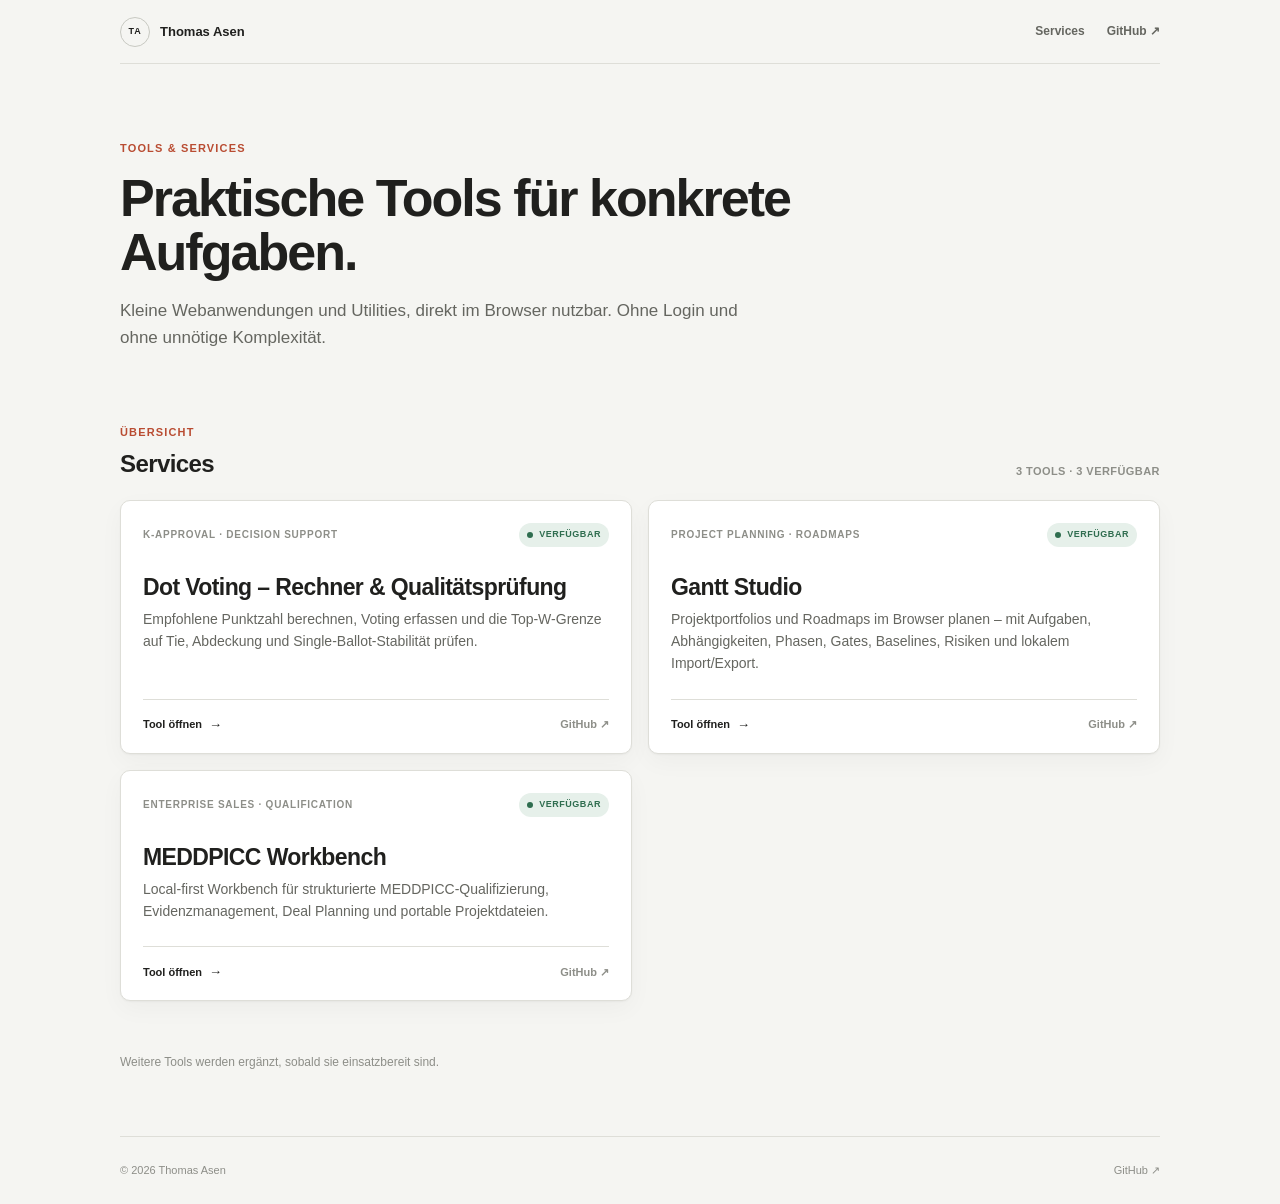
==== commit e9a414a6: "feat: MEDDPICC Workbench auf Startseite ergänzen" ====
--- a/index.html
+++ b/index.html
@@ -16,10 +16,10 @@
   <meta property="og:url" content="https://thomasasen.github.io/">
 
   <link rel="icon" href="./assets/icons/favicon.svg" type="image/svg+xml">
-  <link rel="stylesheet" href="./assets/css/styles.css?v=3.0.4">
+  <link rel="stylesheet" href="./assets/css/styles.css?v=3.0.5">
 
-  <script defer src="./assets/js/services.js?v=3.0.4"></script>
-  <script defer src="./assets/js/app.js?v=3.0.4"></script>
+  <script defer src="./assets/js/services.js?v=3.0.5"></script>
+  <script defer src="./assets/js/app.js?v=3.0.5"></script>
 </head>
 
 <body>
@@ -118,6 +118,29 @@
                    rel="noreferrer">GitHub ↗</a>
               </div>
             </article>
+
+            <article class="service-card is-live">
+              <div class="card-header">
+                <span class="service-category">Enterprise Sales · Qualification</span>
+                <span class="status status-live">Verfügbar</span>
+              </div>
+
+              <div class="card-body">
+                <h3>MEDDPICC Workbench</h3>
+                <p>
+                  Local-first Workbench für strukturierte MEDDPICC-Qualifizierung,
+                  Evidenzmanagement, Deal Planning und portable Projektdateien.
+                </p>
+              </div>
+
+              <div class="card-footer">
+                <a class="card-link" href="/meddpicc-workbench/">Tool öffnen</a>
+                <a class="source-link"
+                   href="https://github.com/thomasasen/meddpicc-workbench"
+                   target="_blank"
+                   rel="noreferrer">GitHub ↗</a>
+              </div>
+            </article>
           </noscript>
         </div>
       </section>
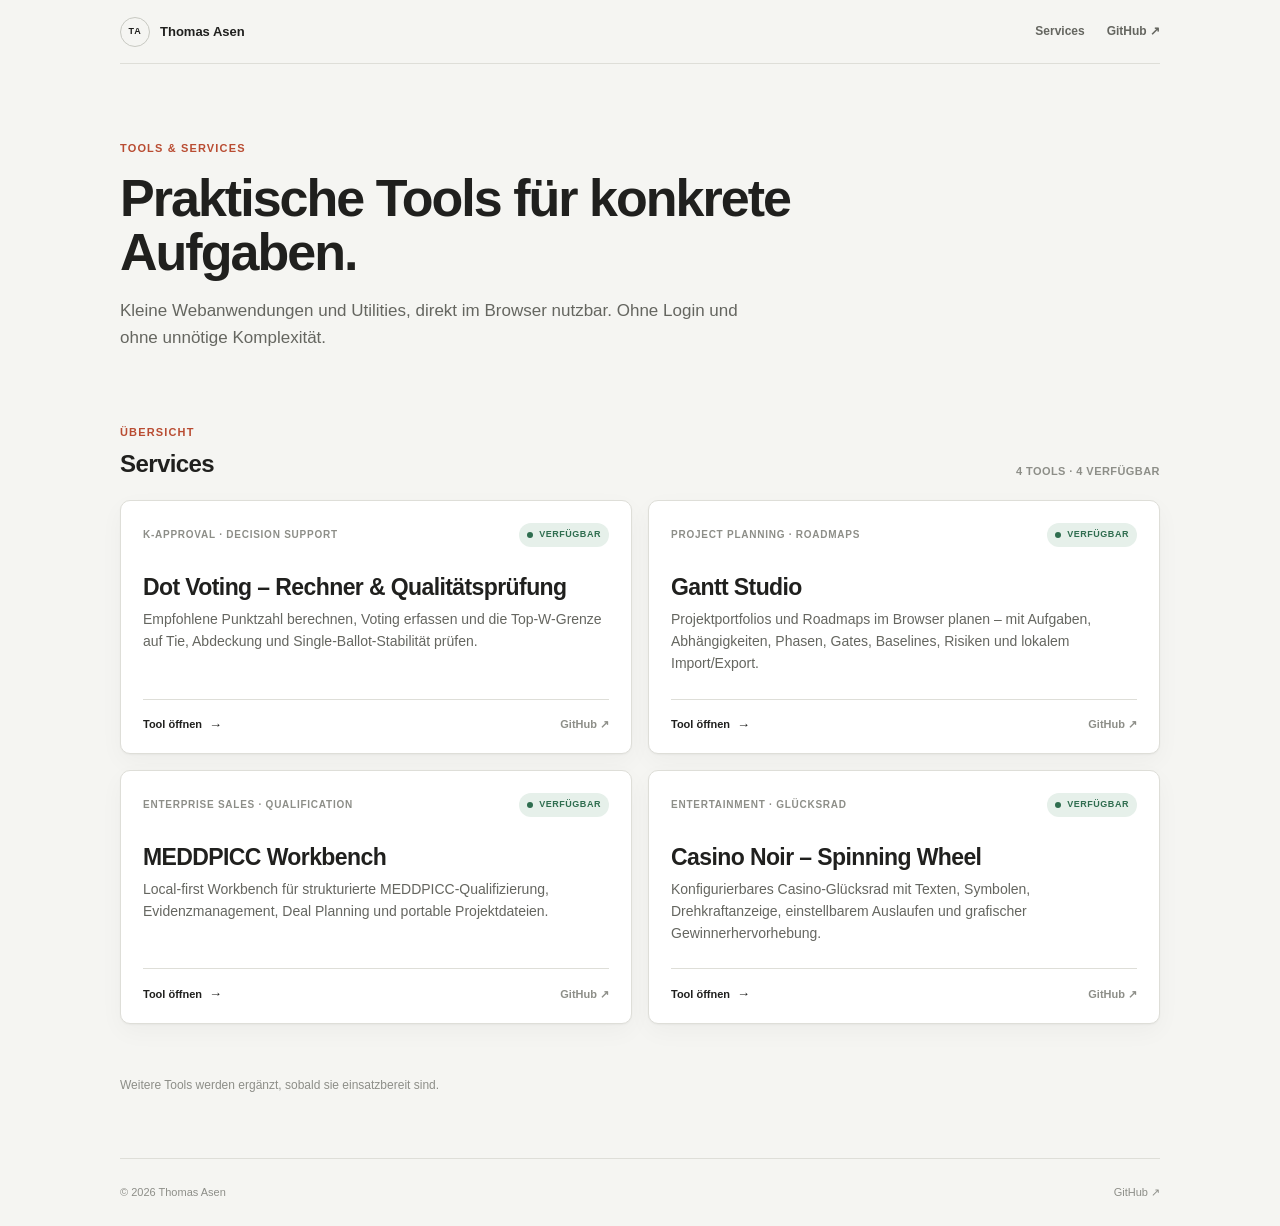
==== commit fde9f04e: "feat: publish Casino Noir wheel and add to tools directory Mirror spinningwheel b5a2158 under /spinn" ====
--- a/index.html
+++ b/index.html
@@ -18,7 +18,7 @@
   <link rel="icon" href="./assets/icons/favicon.svg" type="image/svg+xml">
   <link rel="stylesheet" href="./assets/css/styles.css?v=3.0.5">
 
-  <script defer src="./assets/js/services.js?v=3.0.5"></script>
+  <script defer src="./assets/js/services.js?v=3.0.6"></script>
   <script defer src="./assets/js/app.js?v=3.0.5"></script>
 </head>
 
@@ -141,6 +141,21 @@
                    rel="noreferrer">GitHub ↗</a>
               </div>
             </article>
+
+            <article class="service-card is-live">
+              <div class="card-header">
+                <span class="service-category">Entertainment · Glücksrad</span>
+                <span class="status status-live">Verfügbar</span>
+              </div>
+              <div class="card-body">
+                <h3>Casino Noir – Spinning Wheel</h3>
+                <p>Konfigurierbares Glücksrad mit Symbolen, Drehkraft, einstellbarem Auslaufen und Gewinnerhervorhebung.</p>
+              </div>
+              <div class="card-footer">
+                <a class="card-link" href="/spinningwheel/">Tool öffnen</a>
+                <a class="source-link" href="https://github.com/thomasasen/spinningwheel" target="_blank" rel="noreferrer">GitHub ↗</a>
+              </div>
+            </article>
           </noscript>
         </div>
       </section>
